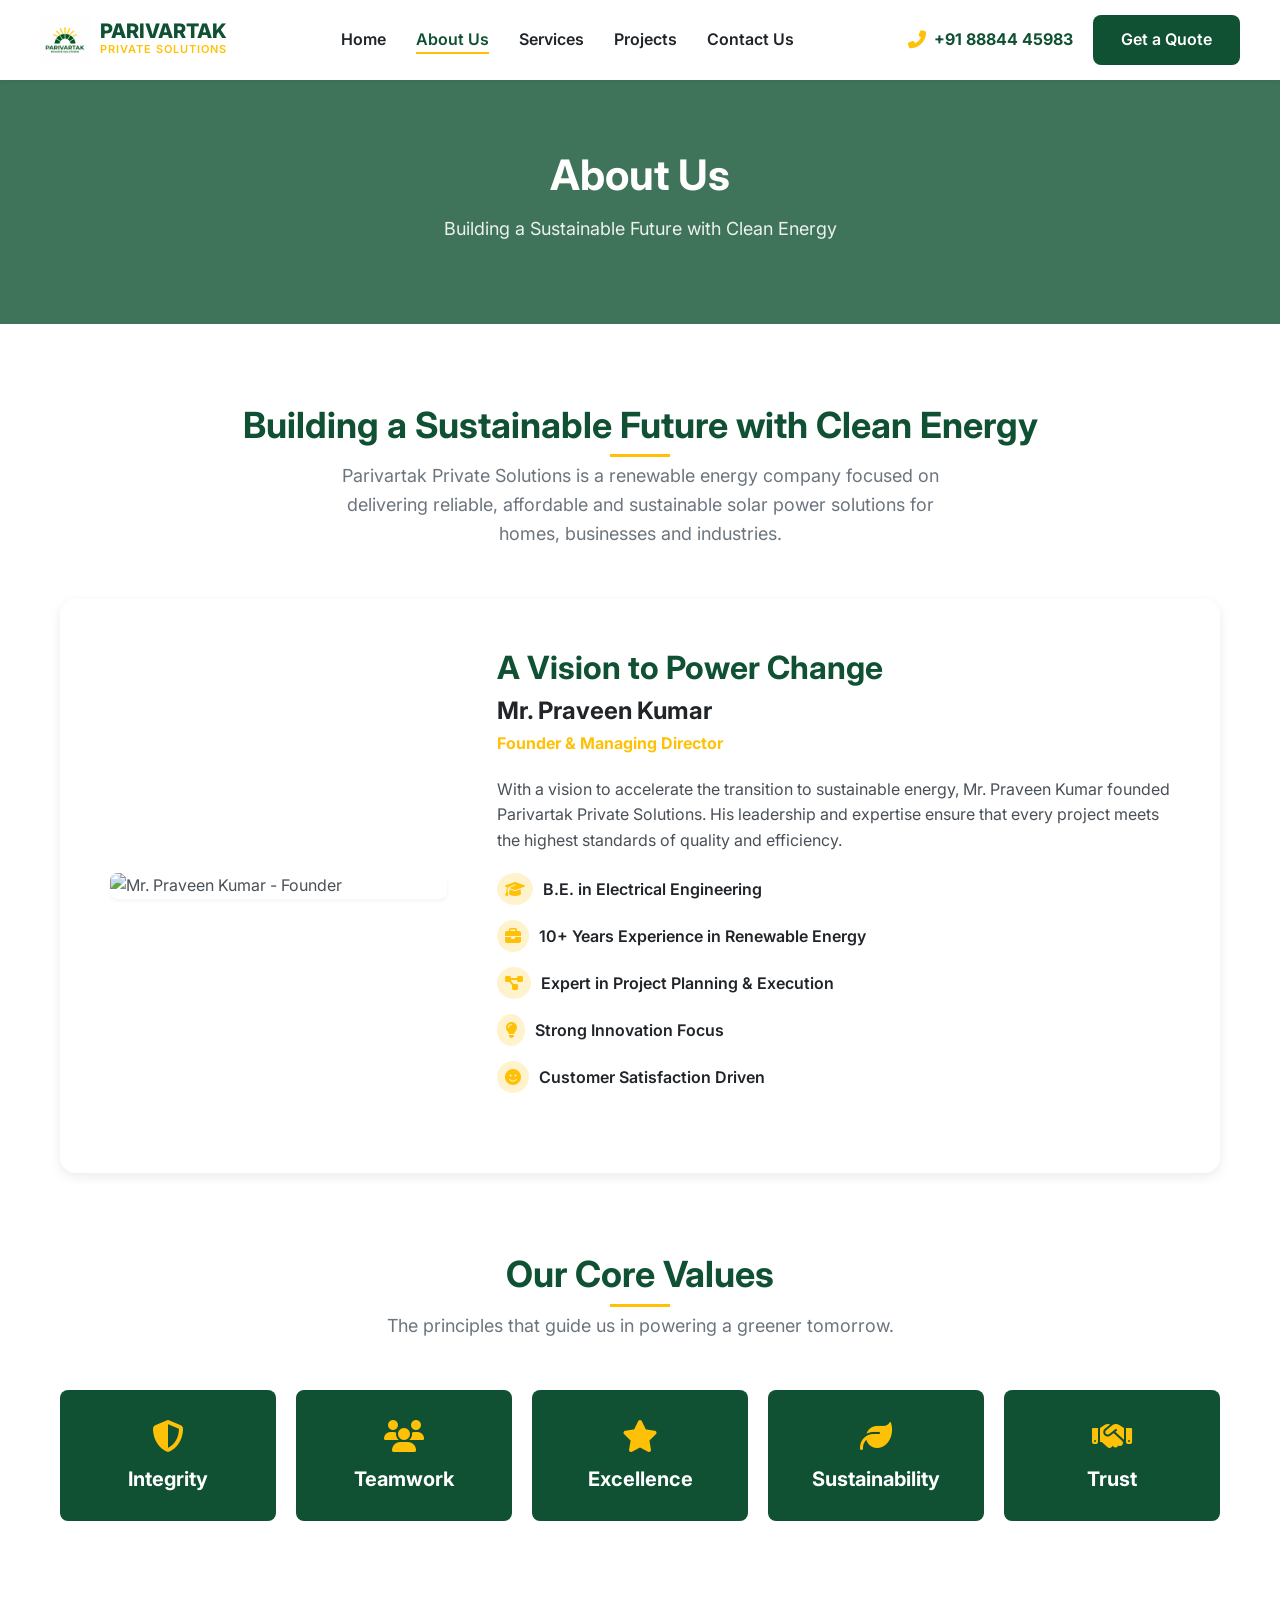
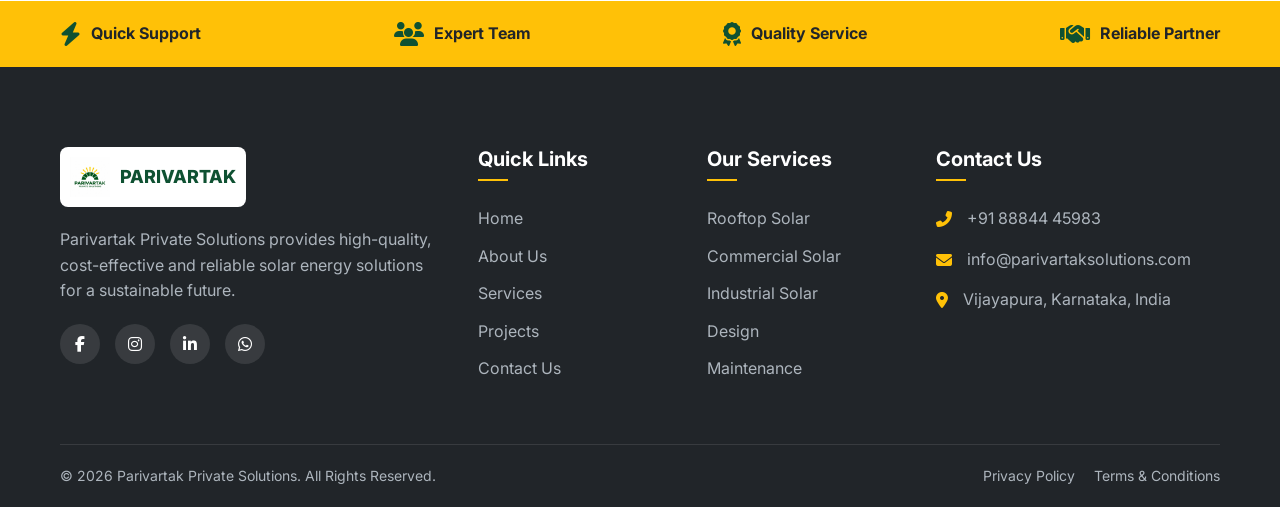
==== about.html @ 53b4e2ba "Initial commit of Parivartak website" ====
<!DOCTYPE html>
<html lang="en">
<head>
    <meta charset="UTF-8">
    <meta name="viewport" content="width=device-width, initial-scale=1.0">
    <title>About Us | Parivartak Private Solutions</title>
    <meta name="description" content="Learn about Parivartak Private Solutions, our founder Mr. Praveen Kumar, our mission, and our values in delivering sustainable solar energy solutions.">
    <link rel="stylesheet" href="style.css">
    <link rel="stylesheet" href="https://cdnjs.cloudflare.com/ajax/libs/font-awesome/6.4.0/css/all.min.css">
</head>
<body>
    <!-- Header -->
    <header>
        <div class="container navbar">
            <a href="index.html" class="logo">
                <img src="assets/logo.png" alt="Parivartak Private Solutions Logo">
                <div class="logo-text">
                    <span class="title">PARIVARTAK</span>
                    <span class="subtitle">PRIVATE SOLUTIONS</span>
                </div>
            </a>
            <div class="mobile-menu-btn">
                <i class="fas fa-bars"></i>
            </div>
            <ul class="nav-links">
                <li><a href="index.html">Home</a></li>
                <li><a href="about.html">About Us</a></li>
                <li><a href="services.html">Services</a></li>
                <li><a href="projects.html">Projects</a></li>
                <li><a href="contact.html">Contact Us</a></li>
            </ul>
            <div class="header-actions">
                <a href="tel:+918884445983" class="phone-btn">
                    <i class="fas fa-phone-alt"></i> +91 88844 45983
                </a>
                <a href="contact.html" class="btn btn-primary">Get a Quote</a>
            </div>
        </div>
    </header>

    <!-- Page Banner -->
    <div class="page-banner">
        <div class="container">
            <h1>About Us</h1>
            <p>Building a Sustainable Future with Clean Energy</p>
        </div>
    </div>

    <!-- About Content -->
    <section class="section">
        <div class="container">
            <div class="section-title">
                <h2>Building a Sustainable Future with Clean Energy</h2>
                <p>Parivartak Private Solutions is a renewable energy company focused on delivering reliable, affordable and sustainable solar power solutions for homes, businesses and industries.</p>
            </div>
            
            <div class="founder-section">
                <div class="founder-img">
                    <img src="https://images.unsplash.com/photo-1560250097-0b93528c311a?q=80&w=1974&auto=format&fit=crop" alt="Mr. Praveen Kumar - Founder">
                </div>
                <div class="founder-info">
                    <h2 style="font-size: 32px; color: var(--color-primary); margin-bottom: 10px;">A Vision to Power Change</h2>
                    <h3 style="font-size: 24px; margin-bottom: 5px;">Mr. Praveen Kumar</h3>
                    <p style="color: var(--color-secondary); font-weight: 700; margin-bottom: 20px;">Founder & Managing Director</p>
                    <p style="margin-bottom: 20px;">With a vision to accelerate the transition to sustainable energy, Mr. Praveen Kumar founded Parivartak Private Solutions. His leadership and expertise ensure that every project meets the highest standards of quality and efficiency.</p>
                    <ul class="features-list" style="grid-template-columns: 1fr;">
                        <li><i class="fas fa-graduation-cap"></i> B.E. in Electrical Engineering</li>
                        <li><i class="fas fa-briefcase"></i> 10+ Years Experience in Renewable Energy</li>
                        <li><i class="fas fa-project-diagram"></i> Expert in Project Planning & Execution</li>
                        <li><i class="fas fa-lightbulb"></i> Strong Innovation Focus</li>
                        <li><i class="fas fa-smile"></i> Customer Satisfaction Driven</li>
                    </ul>
                </div>
            </div>

            <div class="section-title" style="margin-top: 80px;">
                <h2>Our Core Values</h2>
                <p>The principles that guide us in powering a greener tomorrow.</p>
            </div>
            <div class="values-grid">
                <div class="value-card">
                    <i class="fas fa-shield-alt"></i>
                    <h3>Integrity</h3>
                </div>
                <div class="value-card">
                    <i class="fas fa-users"></i>
                    <h3>Teamwork</h3>
                </div>
                <div class="value-card">
                    <i class="fas fa-star"></i>
                    <h3>Excellence</h3>
                </div>
                <div class="value-card">
                    <i class="fas fa-leaf"></i>
                    <h3>Sustainability</h3>
                </div>
                <div class="value-card">
                    <i class="fas fa-handshake"></i>
                    <h3>Trust</h3>
                </div>
            </div>
        </div>
    </section>

    <!-- Support Strip -->
    <div class="support-strip">
        <div class="container">
            <div class="support-item"><i class="fas fa-bolt"></i> Quick Support</div>
            <div class="support-item"><i class="fas fa-users"></i> Expert Team</div>
            <div class="support-item"><i class="fas fa-award"></i> Quality Service</div>
            <div class="support-item"><i class="fas fa-handshake"></i> Reliable Partner</div>
        </div>
    </div>

    <!-- Footer -->
    <footer>
        <div class="container">
            <div class="footer-top">
                <div class="footer-about">
                    <a href="index.html" class="footer-logo">
                        <img src="assets/logo.png" alt="Parivartak Logo">
                        <span style="color: var(--color-primary); font-weight: 800; font-size: 18px;">PARIVARTAK</span>
                    </a>
                    <p>Parivartak Private Solutions provides high-quality, cost-effective and reliable solar energy solutions for a sustainable future.</p>
                    <div class="social-links">
                        <a href="#"><i class="fab fa-facebook-f"></i></a>
                        <a href="#"><i class="fab fa-instagram"></i></a>
                        <a href="#"><i class="fab fa-linkedin-in"></i></a>
                        <a href="https://wa.me/918884445983" target="_blank"><i class="fab fa-whatsapp"></i></a>
                    </div>
                </div>
                
                <div class="footer-widget">
                    <h3>Quick Links</h3>
                    <ul class="footer-links">
                        <li><a href="index.html">Home</a></li>
                        <li><a href="about.html">About Us</a></li>
                        <li><a href="services.html">Services</a></li>
                        <li><a href="projects.html">Projects</a></li>
                        <li><a href="contact.html">Contact Us</a></li>
                    </ul>
                </div>
                
                <div class="footer-widget">
                    <h3>Our Services</h3>
                    <ul class="footer-links">
                        <li><a href="services.html">Rooftop Solar</a></li>
                        <li><a href="services.html">Commercial Solar</a></li>
                        <li><a href="services.html">Industrial Solar</a></li>
                        <li><a href="services.html">Design</a></li>
                        <li><a href="services.html">Maintenance</a></li>
                    </ul>
                </div>
                
                <div class="footer-widget">
                    <h3>Contact Us</h3>
                    <ul class="footer-contact">
                        <li>
                            <i class="fas fa-phone-alt"></i>
                            <span>+91 88844 45983</span>
                        </li>
                        <li>
                            <i class="fas fa-envelope"></i>
                            <span>info@parivartaksolutions.com</span>
                        </li>
                        <li>
                            <i class="fas fa-map-marker-alt"></i>
                            <span>Vijayapura, Karnataka, India</span>
                        </li>
                    </ul>
                </div>
            </div>
            
            <div class="footer-bottom">
                <p>&copy; 2026 Parivartak Private Solutions. All Rights Reserved.</p>
                <div>
                    <a href="#" style="margin-right: 15px;">Privacy Policy</a>
                    <a href="#">Terms & Conditions</a>
                </div>
            </div>
        </div>
    </footer>

    <script src="script.js"></script>
</body>
</html>
---- style.css ----
@import url('https://fonts.googleapis.com/css2?family=Inter:wght@300;400;500;600;700;800&display=swap');

:root {
  /* Color Palette */
  --color-primary: #0F5132; /* Dark Green */
  --color-primary-light: #198754;
  --color-secondary: #FFC107; /* Yellow */
  --color-secondary-hover: #E0A800;
  --color-white: #FFFFFF;
  --color-light-bg: #F8F9FA;
  --color-dark: #212529;
  --color-text: #495057;
  --color-text-light: #6C757D;
  --color-border: #E9ECEF;
  
  /* Typography */
  --font-main: 'Inter', sans-serif;
  
  /* Shadows & Radius */
  --shadow-sm: 0 2px 4px rgba(0,0,0,0.05);
  --shadow-md: 0 4px 12px rgba(0,0,0,0.08);
  --shadow-lg: 0 10px 25px rgba(0,0,0,0.1);
  --radius-sm: 4px;
  --radius-md: 8px;
  --radius-lg: 16px;
  
  /* Transitions */
  --transition: all 0.3s ease;
}

* {
  margin: 0;
  padding: 0;
  box-sizing: border-box;
}

body {
  font-family: var(--font-main);
  color: var(--color-text);
  background-color: var(--color-white);
  line-height: 1.6;
  overflow-x: hidden;
}

h1, h2, h3, h4, h5, h6 {
  color: var(--color-dark);
  font-weight: 700;
  line-height: 1.2;
}

a {
  text-decoration: none;
  color: inherit;
  transition: var(--transition);
}

ul {
  list-style: none;
}

img {
  max-width: 100%;
  height: auto;
  display: block;
}

/* Utilities */
.container {
  width: 100%;
  max-width: 1200px;
  margin: 0 auto;
  padding: 0 20px;
}

.section {
  padding: 80px 0;
}

.section-bg {
  background-color: var(--color-light-bg);
}

.section-title {
  text-align: center;
  margin-bottom: 50px;
}

.section-title h2 {
  font-size: 36px;
  color: var(--color-primary);
  margin-bottom: 15px;
  position: relative;
  display: inline-block;
}

.section-title h2::after {
  content: '';
  position: absolute;
  width: 60px;
  height: 3px;
  background-color: var(--color-secondary);
  bottom: -10px;
  left: 50%;
  transform: translateX(-50%);
}

.section-title p {
  color: var(--color-text-light);
  font-size: 18px;
  max-width: 600px;
  margin: 0 auto;
}

/* Buttons */
.btn {
  display: inline-block;
  padding: 12px 28px;
  border-radius: var(--radius-md);
  font-weight: 600;
  cursor: pointer;
  border: none;
  text-align: center;
  transition: var(--transition);
  font-size: 16px;
}

.btn-primary {
  background-color: var(--color-primary);
  color: var(--color-white);
}

.btn-primary:hover {
  background-color: var(--color-primary-light);
  transform: translateY(-2px);
  box-shadow: var(--shadow-md);
}

.btn-secondary {
  background-color: var(--color-secondary);
  color: var(--color-dark);
}

.btn-secondary:hover {
  background-color: var(--color-secondary-hover);
  transform: translateY(-2px);
  box-shadow: var(--shadow-md);
}

.btn-outline {
  background-color: transparent;
  border: 2px solid var(--color-primary);
  color: var(--color-primary);
}

.btn-outline:hover {
  background-color: var(--color-primary);
  color: var(--color-white);
}

/* Header & Navigation */
header {
  position: fixed;
  top: 0;
  left: 0;
  width: 100%;
  background-color: var(--color-white);
  box-shadow: var(--shadow-sm);
  z-index: 1000;
  transition: var(--transition);
}

header.scrolled {
  box-shadow: var(--shadow-md);
  padding: 5px 0;
}

.navbar {
  display: flex;
  justify-content: space-between;
  align-items: center;
  padding: 15px 0;
}

.logo {
  display: flex;
  align-items: center;
  gap: 10px;
}

.logo img {
  height: 50px;
}

.logo-text {
  display: flex;
  flex-direction: column;
}

.logo-text .title {
  font-weight: 800;
  font-size: 20px;
  color: var(--color-primary);
  line-height: 1;
}

.logo-text .subtitle {
  font-size: 11px;
  font-weight: 600;
  color: var(--color-secondary);
  letter-spacing: 1px;
}

.nav-links {
  display: flex;
  gap: 30px;
}

.nav-links li a {
  font-weight: 600;
  color: var(--color-dark);
  font-size: 16px;
  position: relative;
}

.nav-links li a:hover,
.nav-links li a.active {
  color: var(--color-primary);
}

.nav-links li a::after {
  content: '';
  position: absolute;
  width: 0;
  height: 2px;
  background-color: var(--color-secondary);
  bottom: -5px;
  left: 0;
  transition: var(--transition);
}

.nav-links li a:hover::after,
.nav-links li a.active::after {
  width: 100%;
}

.header-actions {
  display: flex;
  align-items: center;
  gap: 20px;
}

.phone-btn {
  display: flex;
  align-items: center;
  gap: 8px;
  font-weight: 700;
  color: var(--color-primary);
}

.phone-btn i {
  color: var(--color-secondary);
  font-size: 18px;
}

.mobile-menu-btn {
  display: none;
  font-size: 24px;
  color: var(--color-dark);
  cursor: pointer;
}

/* Page Banner */
.page-banner {
  background: linear-gradient(rgba(15, 81, 50, 0.8), rgba(15, 81, 50, 0.8)), url('https://images.unsplash.com/photo-1509391366360-2e959784a276?q=80&w=2072&auto=format&fit=crop') center/cover;
  padding: 150px 0 80px;
  text-align: center;
  color: var(--color-white);
}

.page-banner h1 {
  font-size: 42px;
  color: var(--color-white);
  margin-bottom: 15px;
}

.page-banner p {
  font-size: 18px;
  max-width: 600px;
  margin: 0 auto;
  color: rgba(255, 255, 255, 0.9);
}

/* Support Strip */
.support-strip {
  background-color: var(--color-secondary);
  padding: 20px 0;
}

.support-strip .container {
  display: flex;
  justify-content: space-between;
  flex-wrap: wrap;
  gap: 20px;
}

.support-item {
  display: flex;
  align-items: center;
  gap: 10px;
  font-weight: 700;
  color: var(--color-dark);
}

.support-item i {
  font-size: 24px;
  color: var(--color-primary);
}

/* Hero Section */
.hero {
  height: 100vh;
  min-height: 600px;
  background: linear-gradient(rgba(0,0,0,0.6), rgba(0,0,0,0.6)), url('https://images.unsplash.com/photo-1508514177221-188b1cf16e9d?q=80&w=2072&auto=format&fit=crop') center/cover;
  display: flex;
  align-items: center;
  position: relative;
  margin-top: 80px; /* offset header */
}

.hero-content {
  max-width: 700px;
  color: var(--color-white);
}

.hero h1 {
  font-size: 56px;
  color: var(--color-white);
  margin-bottom: 20px;
  animation: fadeInUp 1s ease;
}

.hero h1 span {
  color: var(--color-secondary);
}

.hero p {
  font-size: 20px;
  margin-bottom: 40px;
  animation: fadeInUp 1s ease 0.2s;
  animation-fill-mode: both;
}

.hero-btns {
  display: flex;
  gap: 20px;
  animation: fadeInUp 1s ease 0.4s;
  animation-fill-mode: both;
}

/* About Preview Section */
.about-preview .container {
  display: grid;
  grid-template-columns: 1fr 1fr;
  gap: 60px;
  align-items: center;
}

.about-img {
  position: relative;
  border-radius: var(--radius-lg);
  overflow: hidden;
  box-shadow: var(--shadow-lg);
}

.about-img img {
  width: 100%;
  transition: transform 0.5s ease;
}

.about-img:hover img {
  transform: scale(1.05);
}

.about-text h2 {
  font-size: 36px;
  color: var(--color-primary);
  margin-bottom: 20px;
}

.about-text p {
  margin-bottom: 25px;
  font-size: 16px;
}

.features-list {
  display: grid;
  grid-template-columns: 1fr 1fr;
  gap: 15px;
  margin-bottom: 30px;
}

.features-list li {
  display: flex;
  align-items: center;
  gap: 10px;
  font-weight: 600;
  color: var(--color-dark);
}

.features-list li i {
  color: var(--color-secondary);
  background-color: rgba(255, 193, 7, 0.2);
  padding: 8px;
  border-radius: 50%;
}

/* Services Grid */
.services-grid {
  display: grid;
  grid-template-columns: repeat(auto-fit, minmax(300px, 1fr));
  gap: 30px;
}

.service-card {
  background: var(--color-white);
  padding: 40px 30px;
  border-radius: var(--radius-lg);
  box-shadow: var(--shadow-md);
  text-align: center;
  transition: var(--transition);
  border-bottom: 4px solid transparent;
}

.service-card:hover {
  transform: translateY(-10px);
  box-shadow: var(--shadow-lg);
  border-bottom-color: var(--color-secondary);
}

.service-icon {
  width: 80px;
  height: 80px;
  background-color: var(--color-light-bg);
  border-radius: 50%;
  display: flex;
  justify-content: center;
  align-items: center;
  margin: 0 auto 20px;
  font-size: 32px;
  color: var(--color-primary);
  transition: var(--transition);
}

.service-card:hover .service-icon {
  background-color: var(--color-primary);
  color: var(--color-white);
}

.service-card h3 {
  margin-bottom: 15px;
  font-size: 22px;
}

.service-card p {
  color: var(--color-text-light);
  margin-bottom: 20px;
}

/* Stats Section */
.stats-section {
  background-color: var(--color-primary);
  color: var(--color-white);
  padding: 80px 0;
}

.stats-grid {
  display: grid;
  grid-template-columns: repeat(4, 1fr);
  gap: 30px;
  text-align: center;
}

.stat-item h3 {
  font-size: 48px;
  color: var(--color-secondary);
  margin-bottom: 10px;
}

.stat-item p {
  font-size: 18px;
  font-weight: 600;
  color: var(--color-white);
}

/* Projects Section */
.projects-grid {
  display: grid;
  grid-template-columns: repeat(auto-fit, minmax(350px, 1fr));
  gap: 30px;
}

.project-card {
  border-radius: var(--radius-md);
  overflow: hidden;
  box-shadow: var(--shadow-sm);
  transition: var(--transition);
  background: var(--color-white);
}

.project-card:hover {
  box-shadow: var(--shadow-lg);
  transform: translateY(-5px);
}

.project-img {
  height: 250px;
  overflow: hidden;
  position: relative;
}

.project-img img {
  width: 100%;
  height: 100%;
  object-fit: cover;
  transition: var(--transition);
}

.project-card:hover .project-img img {
  transform: scale(1.1);
}

.project-info {
  padding: 25px;
}

.project-info h3 {
  font-size: 20px;
  margin-bottom: 10px;
}

.project-info p {
  color: var(--color-text-light);
  margin-bottom: 15px;
}

.project-link {
  color: var(--color-primary);
  font-weight: 600;
  display: flex;
  align-items: center;
  gap: 5px;
}

.project-link:hover {
  color: var(--color-secondary);
}

/* Contact Preview */
.contact-preview {
  background-color: var(--color-light-bg);
}

.contact-wrapper {
  display: grid;
  grid-template-columns: 1fr 1fr;
  background: var(--color-white);
  border-radius: var(--radius-lg);
  overflow: hidden;
  box-shadow: var(--shadow-lg);
}

.contact-info {
  background-color: var(--color-primary);
  color: var(--color-white);
  padding: 50px;
}

.contact-info h3 {
  color: var(--color-white);
  font-size: 28px;
  margin-bottom: 20px;
}

.contact-info p {
  margin-bottom: 30px;
  color: rgba(255, 255, 255, 0.8);
}

.info-item {
  display: flex;
  align-items: flex-start;
  gap: 15px;
  margin-bottom: 25px;
}

.info-item i {
  font-size: 24px;
  color: var(--color-secondary);
}

.info-item h4 {
  color: var(--color-white);
  font-size: 18px;
  margin-bottom: 5px;
}

.contact-form {
  padding: 50px;
}

.form-group {
  margin-bottom: 20px;
}

.form-control {
  width: 100%;
  padding: 12px 15px;
  border: 1px solid var(--color-border);
  border-radius: var(--radius-sm);
  font-family: var(--font-main);
  font-size: 16px;
  transition: var(--transition);
}

.form-control:focus {
  outline: none;
  border-color: var(--color-primary);
  box-shadow: 0 0 0 3px rgba(15, 81, 50, 0.1);
}

textarea.form-control {
  height: 120px;
  resize: vertical;
}

/* Process Section */
.process-grid {
  display: grid;
  grid-template-columns: repeat(auto-fit, minmax(250px, 1fr));
  gap: 30px;
}

.process-card {
  text-align: center;
  padding: 30px;
  position: relative;
}

.process-step {
  width: 60px;
  height: 60px;
  background-color: var(--color-secondary);
  color: var(--color-dark);
  font-size: 24px;
  font-weight: 700;
  border-radius: 50%;
  display: flex;
  justify-content: center;
  align-items: center;
  margin: 0 auto 20px;
  box-shadow: var(--shadow-md);
}

.process-card h3 {
  margin-bottom: 15px;
}

/* About Page - Founder */
.founder-section {
  display: grid;
  grid-template-columns: 1fr 2fr;
  gap: 50px;
  align-items: center;
  background: var(--color-white);
  padding: 50px;
  border-radius: var(--radius-lg);
  box-shadow: var(--shadow-md);
  margin-top: 40px;
}

.founder-img img {
  border-radius: var(--radius-md);
  box-shadow: var(--shadow-sm);
}

.values-grid {
  display: grid;
  grid-template-columns: repeat(auto-fit, minmax(200px, 1fr));
  gap: 20px;
  margin-top: 40px;
}

.value-card {
  background: var(--color-primary);
  color: var(--color-white);
  padding: 30px 20px;
  text-align: center;
  border-radius: var(--radius-md);
  transition: var(--transition);
}

.value-card:hover {
  transform: translateY(-5px);
  background: var(--color-primary-light);
}

.value-card i {
  font-size: 32px;
  color: var(--color-secondary);
  margin-bottom: 15px;
}

.value-card h3 {
  color: var(--color-white);
  font-size: 20px;
}

/* CTA Section */
.cta-section {
  background-color: var(--color-primary);
  padding: 60px 0;
  text-align: center;
  color: var(--color-white);
}

.cta-section h2 {
  color: var(--color-white);
  font-size: 36px;
  margin-bottom: 20px;
}

.cta-btns {
  display: flex;
  justify-content: center;
  gap: 20px;
  margin-top: 30px;
}

.btn-whatsapp {
  background-color: #25D366;
  color: var(--color-white);
}

.btn-whatsapp:hover {
  background-color: #128C7E;
  color: var(--color-white);
}

/* Maps */
.map-container {
  margin-top: 40px;
  border-radius: var(--radius-lg);
  overflow: hidden;
  height: 400px;
  box-shadow: var(--shadow-md);
}

.map-container iframe {
  width: 100%;
  height: 100%;
  border: none;
}

/* Footer */
footer {
  background-color: var(--color-dark);
  color: var(--color-white);
  padding: 80px 0 20px;
}

.footer-top {
  display: grid;
  grid-template-columns: 2fr 1fr 1fr 1.5fr;
  gap: 40px;
  margin-bottom: 50px;
}

.footer-logo {
  display: flex;
  align-items: center;
  gap: 10px;
  margin-bottom: 20px;
  background: var(--color-white);
  padding: 10px;
  border-radius: var(--radius-md);
  display: inline-flex;
}

.footer-logo img {
  height: 40px;
}

.footer-about p {
  color: #adb5bd;
  margin-bottom: 20px;
}

.social-links {
  display: flex;
  gap: 15px;
}

.social-links a {
  width: 40px;
  height: 40px;
  background-color: rgba(255,255,255,0.1);
  display: flex;
  justify-content: center;
  align-items: center;
  border-radius: 50%;
  color: var(--color-white);
  transition: var(--transition);
}

.social-links a:hover {
  background-color: var(--color-secondary);
  color: var(--color-dark);
  transform: translateY(-3px);
}

.footer-widget h3 {
  color: var(--color-white);
  font-size: 20px;
  margin-bottom: 25px;
  position: relative;
  padding-bottom: 10px;
}

.footer-widget h3::after {
  content: '';
  position: absolute;
  width: 30px;
  height: 2px;
  background-color: var(--color-secondary);
  bottom: 0;
  left: 0;
}

.footer-links li {
  margin-bottom: 12px;
}

.footer-links a {
  color: #adb5bd;
}

.footer-links a:hover {
  color: var(--color-secondary);
  padding-left: 5px;
}

.footer-contact li {
  display: flex;
  align-items: flex-start;
  gap: 15px;
  margin-bottom: 15px;
  color: #adb5bd;
}

.footer-contact i {
  color: var(--color-secondary);
  margin-top: 5px;
}

.footer-bottom {
  border-top: 1px solid rgba(255,255,255,0.1);
  padding-top: 20px;
  display: flex;
  justify-content: space-between;
  align-items: center;
  color: #adb5bd;
  font-size: 14px;
}

/* Animations */
@keyframes fadeInUp {
  from {
    opacity: 0;
    transform: translateY(30px);
  }
  to {
    opacity: 1;
    transform: translateY(0);
  }
}

/* Responsive Design */
@media (max-width: 992px) {
  .nav-links {
    display: none;
    position: absolute;
    top: 100%;
    left: 0;
    width: 100%;
    background: var(--color-white);
    flex-direction: column;
    padding: 20px;
    box-shadow: var(--shadow-md);
    gap: 15px;
  }
  
  .nav-links.active {
    display: flex;
  }
  
  .mobile-menu-btn {
    display: block;
  }
  
  .header-actions {
    display: none;
  }
  
  .about-preview .container {
    grid-template-columns: 1fr;
  }
  
  .contact-wrapper {
    grid-template-columns: 1fr;
  }
  
  .footer-top {
    grid-template-columns: 1fr 1fr;
  }
}

@media (max-width: 768px) {
  .hero h1 {
    font-size: 40px;
  }
  
  .stats-grid {
    grid-template-columns: 1fr 1fr;
  }
  
  .footer-top {
    grid-template-columns: 1fr;
  }
  
  .founder-section {
    grid-template-columns: 1fr;
  }
}

@media (max-width: 576px) {
  .hero h1 {
    font-size: 32px;
  }
  
  .stats-grid {
    grid-template-columns: 1fr;
  }
  
  .hero-btns {
    flex-direction: column;
  }
  
  .features-list {
    grid-template-columns: 1fr;
  }
  
  .footer-bottom {
    flex-direction: column;
    text-align: center;
    gap: 10px;
  }
}
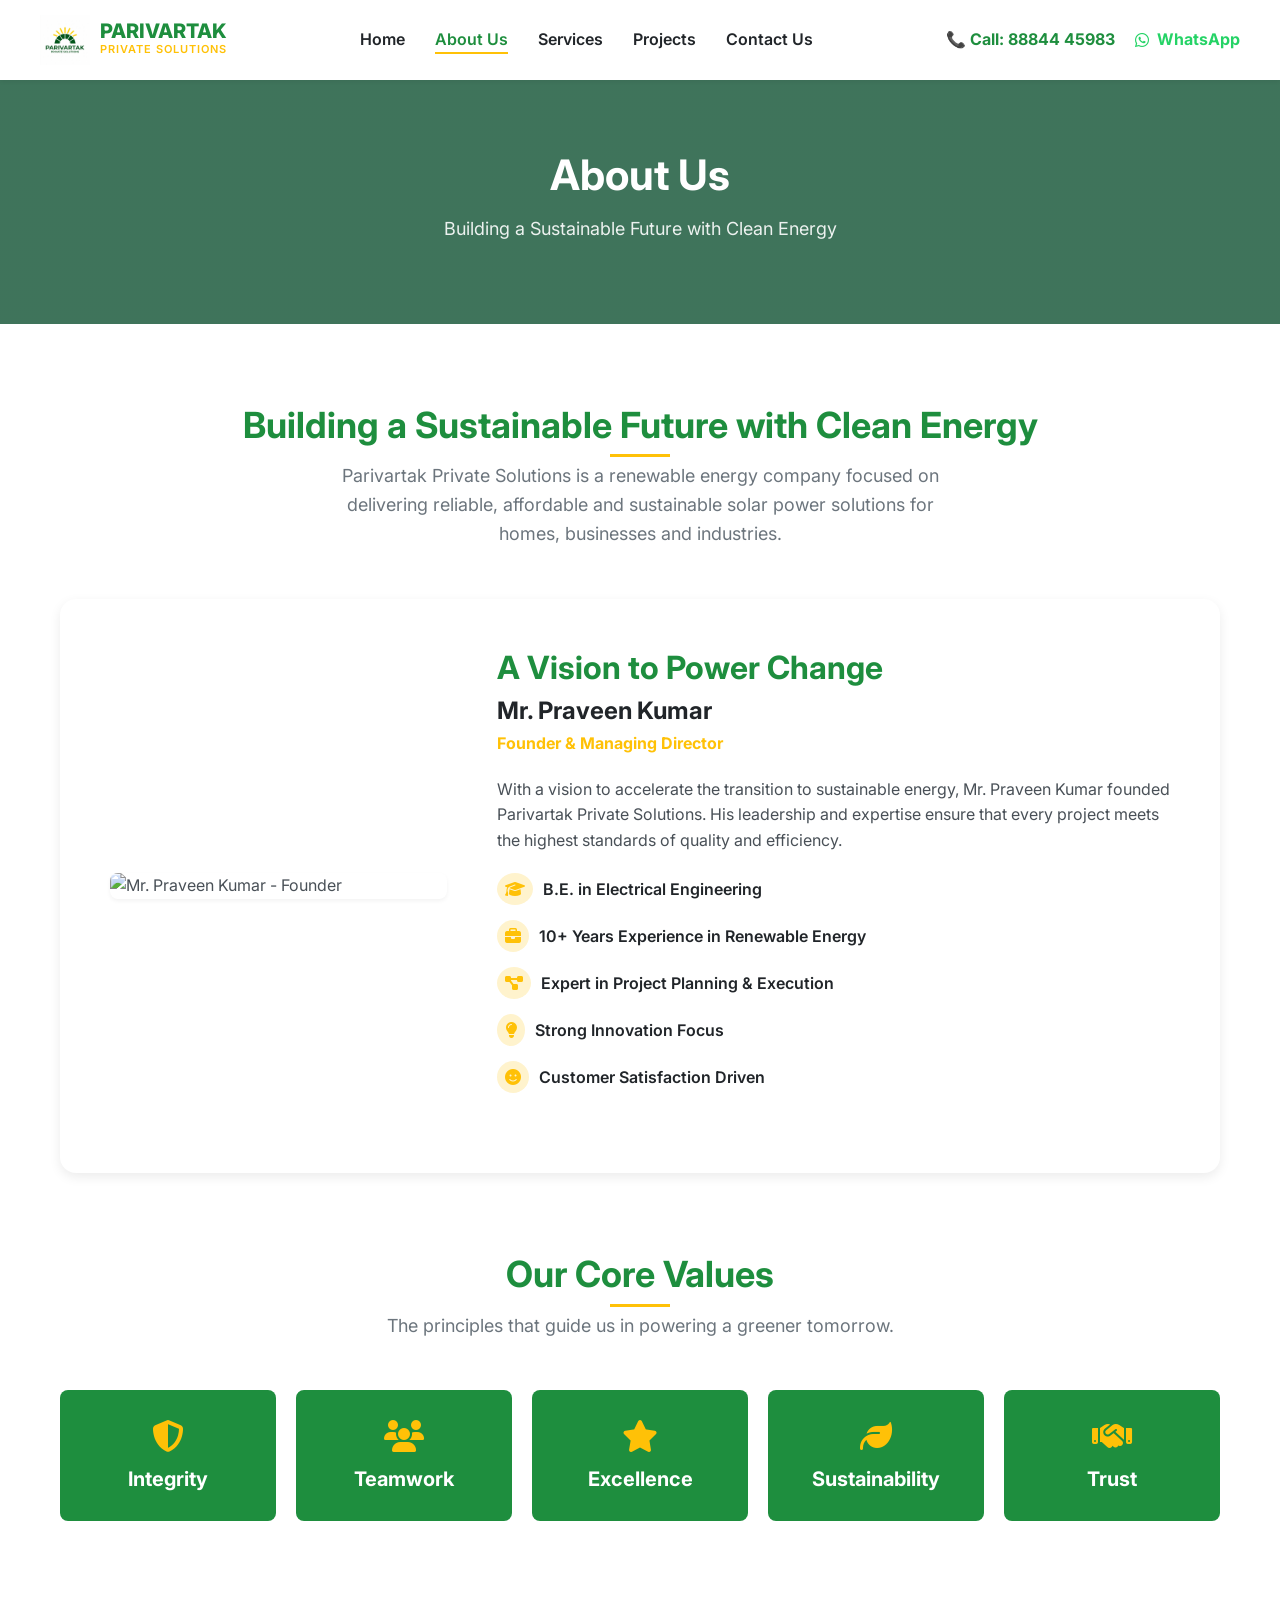
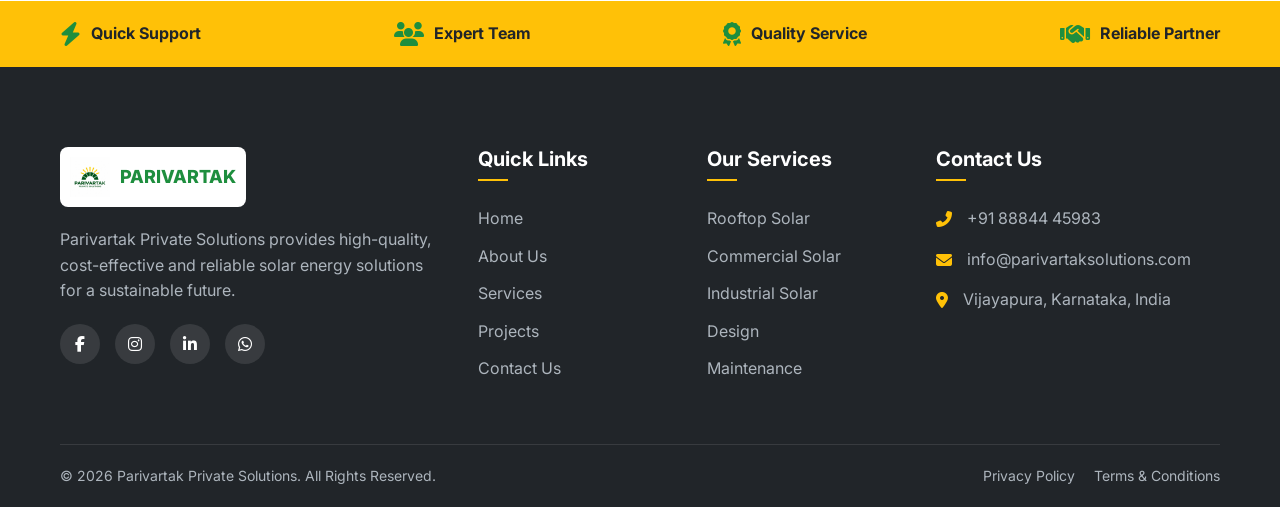
==== commit 2e34aebf: "UI Updates: Mobile responsiveness, layouts, and navbar call button" ====
--- a/about.html
+++ b/about.html
@@ -19,8 +19,13 @@
                     <span class="subtitle">PRIVATE SOLUTIONS</span>
                 </div>
             </a>
-            <div class="mobile-menu-btn">
-                <i class="fas fa-bars"></i>
+            <div class="mobile-controls">
+                <a href="tel:8884445983" class="mobile-nav-call">
+                    <i class="fas fa-phone-alt"></i>
+                </a>
+                <div class="mobile-menu-btn">
+                    <i class="fas fa-bars"></i>
+                </div>
             </div>
             <ul class="nav-links">
                 <li><a href="index.html">Home</a></li>
@@ -30,10 +35,12 @@
                 <li><a href="contact.html">Contact Us</a></li>
             </ul>
             <div class="header-actions">
-                <a href="tel:+918884445983" class="phone-btn">
-                    <i class="fas fa-phone-alt"></i> +91 88844 45983
+                <a href="tel:8884445983" class="phone-btn">
+                    📞 Call: 88844 45983
                 </a>
-                <a href="contact.html" class="btn btn-primary">Get a Quote</a>
+                <a href="https://wa.me/918884445983" class="whatsapp-btn" target="_blank">
+                    <i class="fab fa-whatsapp"></i> WhatsApp
+                </a>
             </div>
         </div>
     </header>
--- a/style.css
+++ b/style.css
@@ -2,8 +2,8 @@
 
 :root {
   /* Color Palette */
-  --color-primary: #0F5132; /* Dark Green */
-  --color-primary-light: #198754;
+  --color-primary: #1e8e3e; /* Green */
+  --color-primary-light: #146c2e;
   --color-secondary: #FFC107; /* Yellow */
   --color-secondary-hover: #E0A800;
   --color-white: #FFFFFF;
@@ -255,6 +255,19 @@
   gap: 8px;
   font-weight: 700;
   color: var(--color-primary);
+  font-size: 16px;
+}
+
+.whatsapp-btn {
+  display: flex;
+  align-items: center;
+  gap: 8px;
+  font-weight: 700;
+  color: #25D366;
+  font-size: 16px;
+}
+.whatsapp-btn:hover {
+  color: #128C7E;
 }
 
 .phone-btn i {
@@ -262,8 +275,31 @@
   font-size: 18px;
 }
 
+.mobile-controls {
+  display: none;
+  align-items: center;
+  gap: 15px;
+}
+
+.mobile-nav-call {
+  background-color: var(--color-primary);
+  color: var(--color-white);
+  width: 36px;
+  height: 36px;
+  border-radius: 50%;
+  display: flex;
+  justify-content: center;
+  align-items: center;
+  font-size: 16px;
+  box-shadow: var(--shadow-sm);
+}
+
+.mobile-nav-call:hover {
+  background-color: var(--color-primary-light);
+  color: var(--color-white);
+}
+
 .mobile-menu-btn {
-  display: none;
   font-size: 24px;
   color: var(--color-dark);
   cursor: pointer;
@@ -417,7 +453,7 @@
 /* Services Grid */
 .services-grid {
   display: grid;
-  grid-template-columns: repeat(auto-fit, minmax(300px, 1fr));
+  grid-template-columns: repeat(3, 1fr);
   gap: 30px;
 }
 
@@ -495,7 +531,7 @@
 /* Projects Section */
 .projects-grid {
   display: grid;
-  grid-template-columns: repeat(auto-fit, minmax(350px, 1fr));
+  grid-template-columns: repeat(3, 1fr);
   gap: 30px;
 }
 
@@ -903,8 +939,8 @@
     display: flex;
   }
   
-  .mobile-menu-btn {
-    display: block;
+  .mobile-controls {
+    display: flex;
   }
   
   .header-actions {
@@ -921,6 +957,10 @@
   
   .footer-top {
     grid-template-columns: 1fr 1fr;
+  }
+  
+  .services-grid, .projects-grid {
+    grid-template-columns: repeat(2, 1fr);
   }
 }
 
@@ -939,6 +979,23 @@
   
   .founder-section {
     grid-template-columns: 1fr;
+  }
+  
+  .services-grid, .projects-grid, .contact-wrapper, .features-list {
+    grid-template-columns: 1fr;
+  }
+  
+  img {
+    width: 100%;
+    height: auto;
+  }
+  
+  .section {
+    padding: 50px 0;
+  }
+  
+  * {
+    animation: none !important;
   }
 }
 
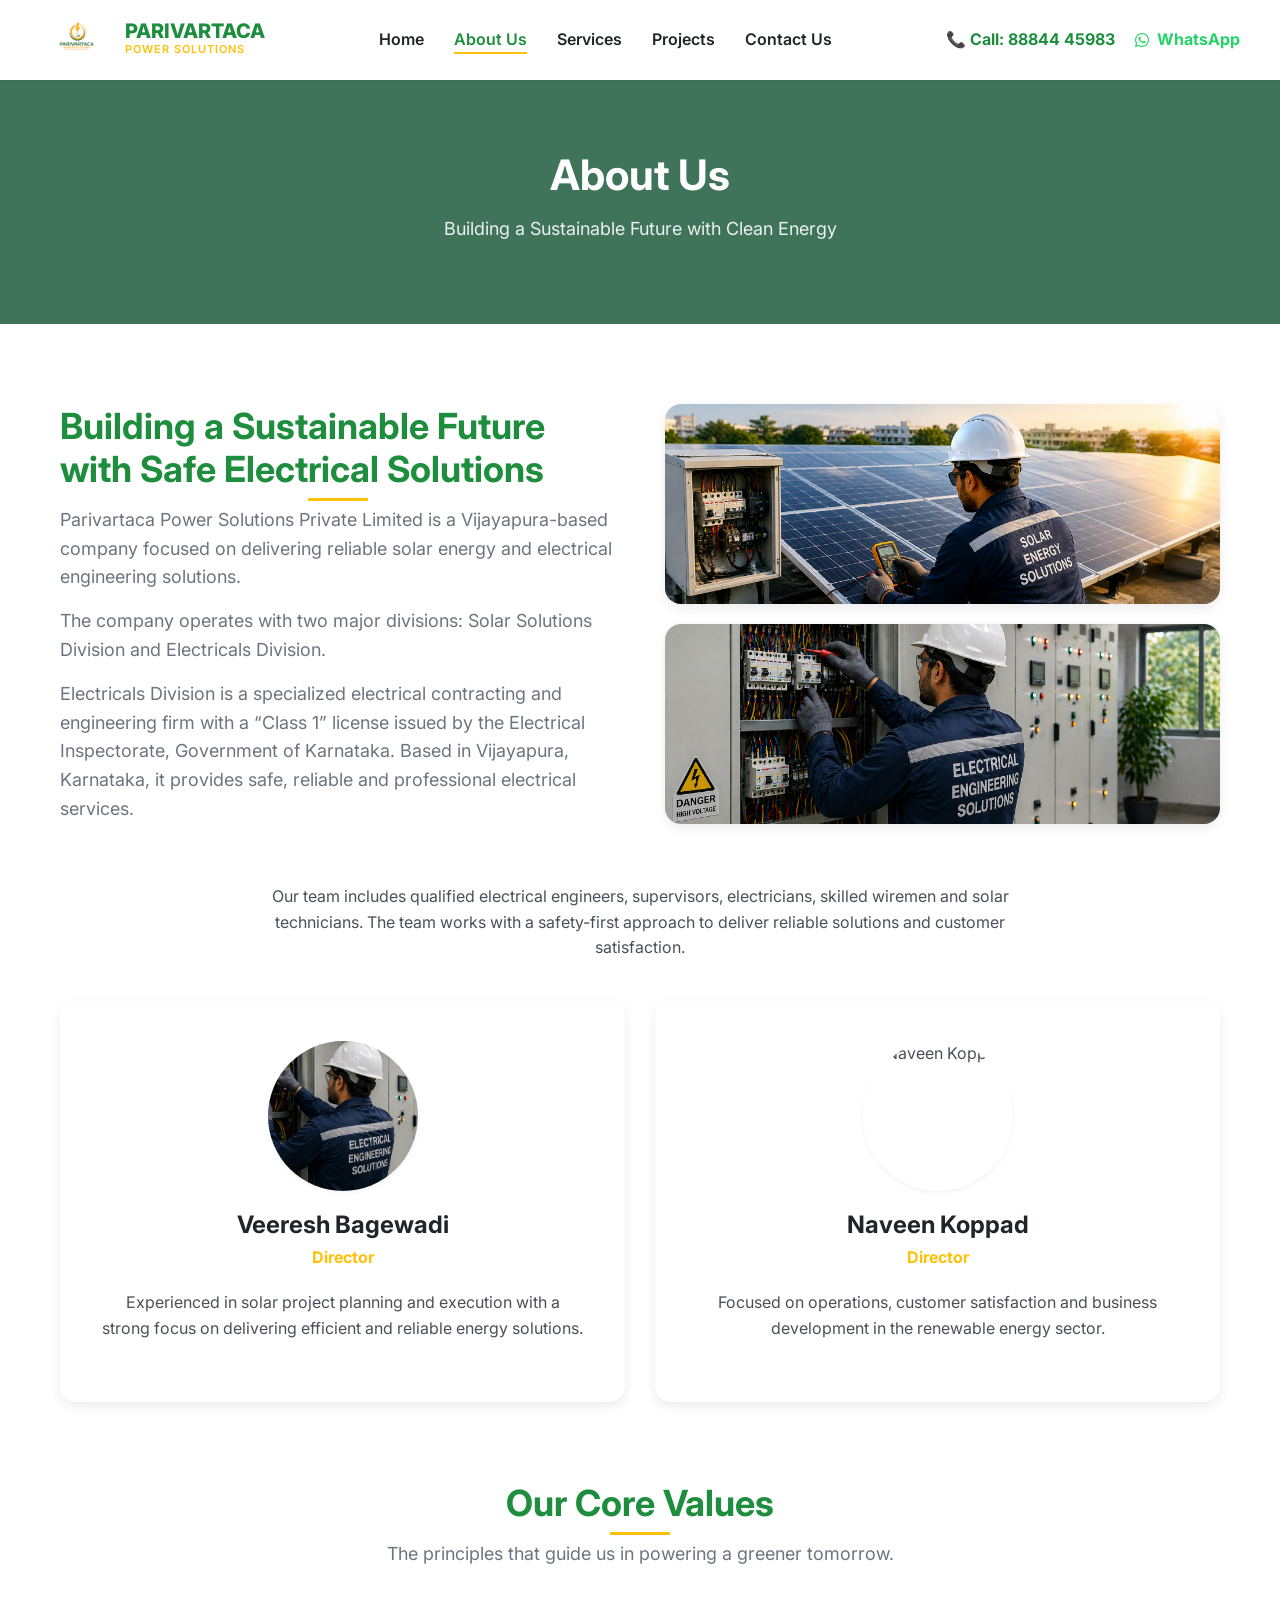
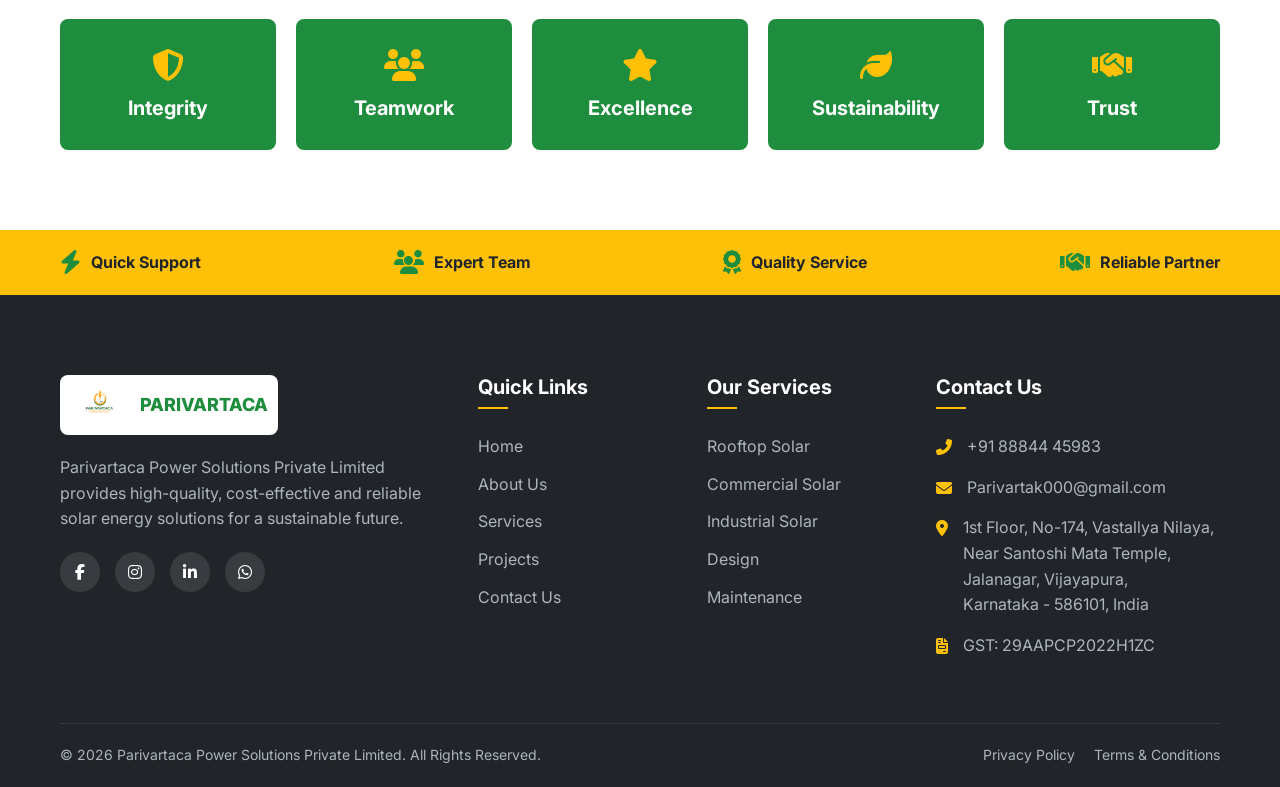
==== commit e5169ba2: "Update PARIVARTAK website content and assets" ====
--- a/about.html
+++ b/about.html
@@ -1,22 +1,25 @@
 <!DOCTYPE html>
 <html lang="en">
+
 <head>
     <meta charset="UTF-8">
     <meta name="viewport" content="width=device-width, initial-scale=1.0">
-    <title>About Us | Parivartak Private Solutions</title>
-    <meta name="description" content="Learn about Parivartak Private Solutions, our founder Mr. Praveen Kumar, our mission, and our values in delivering sustainable solar energy solutions.">
+    <title>About Us | Parivartaca Power Solutions Private Limited</title>
+    <meta name="description"
+        content="Learn about Parivartaca Power Solutions Private Limited, our founder Mr. Praveen Kumar, our mission, and our values in delivering sustainable solar energy solutions.">
     <link rel="stylesheet" href="style.css">
     <link rel="stylesheet" href="https://cdnjs.cloudflare.com/ajax/libs/font-awesome/6.4.0/css/all.min.css">
 </head>
+
 <body>
     <!-- Header -->
     <header>
         <div class="container navbar">
             <a href="index.html" class="logo">
-                <img src="assets/logo.png" alt="Parivartak Private Solutions Logo">
+                <img src="assets/logo.png" alt="Parivartaca Power Solutions Private Limited Logo">
                 <div class="logo-text">
-                    <span class="title">PARIVARTAK</span>
-                    <span class="subtitle">PRIVATE SOLUTIONS</span>
+                    <span class="title">PARIVARTACA</span>
+                    <span class="subtitle">POWER SOLUTIONS</span>
                 </div>
             </a>
             <div class="mobile-controls">
@@ -56,27 +59,53 @@
     <!-- About Content -->
     <section class="section">
         <div class="container">
-            <div class="section-title">
-                <h2>Building a Sustainable Future with Clean Energy</h2>
-                <p>Parivartak Private Solutions is a renewable energy company focused on delivering reliable, affordable and sustainable solar power solutions for homes, businesses and industries.</p>
-            </div>
-            
-            <div class="founder-section">
-                <div class="founder-img">
-                    <img src="https://images.unsplash.com/photo-1560250097-0b93528c311a?q=80&w=1974&auto=format&fit=crop" alt="Mr. Praveen Kumar - Founder">
-                </div>
-                <div class="founder-info">
-                    <h2 style="font-size: 32px; color: var(--color-primary); margin-bottom: 10px;">A Vision to Power Change</h2>
-                    <h3 style="font-size: 24px; margin-bottom: 5px;">Mr. Praveen Kumar</h3>
-                    <p style="color: var(--color-secondary); font-weight: 700; margin-bottom: 20px;">Founder & Managing Director</p>
-                    <p style="margin-bottom: 20px;">With a vision to accelerate the transition to sustainable energy, Mr. Praveen Kumar founded Parivartak Private Solutions. His leadership and expertise ensure that every project meets the highest standards of quality and efficiency.</p>
-                    <ul class="features-list" style="grid-template-columns: 1fr;">
-                        <li><i class="fas fa-graduation-cap"></i> B.E. in Electrical Engineering</li>
-                        <li><i class="fas fa-briefcase"></i> 10+ Years Experience in Renewable Energy</li>
-                        <li><i class="fas fa-project-diagram"></i> Expert in Project Planning & Execution</li>
-                        <li><i class="fas fa-lightbulb"></i> Strong Innovation Focus</li>
-                        <li><i class="fas fa-smile"></i> Customer Satisfaction Driven</li>
-                    </ul>
+            <div class="about-split">
+                <div class="about-split-text section-title" style="text-align: left; margin: 0; max-width: 100%;">
+                    <h2>Building a Sustainable Future with Safe Electrical Solutions</h2>
+                    <p>Parivartaca Power Solutions Private Limited is a Vijayapura-based company focused on delivering
+                        reliable solar energy and electrical engineering solutions.</p>
+                    <p style="margin-top: 15px;">The company operates with two major divisions: Solar Solutions Division
+                        and Electricals Division.</p>
+                    <p style="margin-top: 15px;">Electricals Division is a specialized electrical contracting and
+                        engineering firm with a “Class 1” license issued by the Electrical Inspectorate, Government of
+                        Karnataka. Based in Vijayapura, Karnataka, it provides safe, reliable and professional
+                        electrical services.</p>
+                </div>
+                <div class="about-split-images">
+                    <img src="assets\A2.png" alt="Solar Energy Panels">
+                    <img src="assets\A1.png" alt="Electrical Engineering works">
+                </div>
+            </div>
+
+            <div
+                style="text-align: center; margin-bottom: 40px; max-width: 800px; margin-left: auto; margin-right: auto;">
+                <p>Our team includes qualified electrical engineers, supervisors, electricians, skilled wiremen and
+                    solar technicians. The team works with a safety-first approach to deliver reliable solutions and
+                    customer satisfaction.</p>
+            </div>
+            <div class="team-grid">
+                <div class="team-card">
+                    <div class="team-img">
+                        <img src="assets\A1.png" alt="Veeresh Bagewadi">
+                    </div>
+                    <div class="founder-info">
+                        <h3 style="font-size: 24px; margin-bottom: 5px;">Veeresh Bagewadi</h3>
+                        <p style="color: var(--color-secondary); font-weight: 700; margin-bottom: 20px;">Director</p>
+                        <p style="margin-bottom: 20px;">Experienced in solar project planning and execution with a
+                            strong focus on delivering efficient and reliable energy solutions.</p>
+                    </div>
+                </div>
+                <div class="team-card">
+                    <div class="team-img">
+                        <img src="https://images.unsplash.com/photo-1519085360753-af0119f7cbe7?q=80&w=400&h=400&fit=crop"
+                            alt="Naveen Koppad">
+                    </div>
+                    <div class="founder-info">
+                        <h3 style="font-size: 24px; margin-bottom: 5px;">Naveen Koppad</h3>
+                        <p style="color: var(--color-secondary); font-weight: 700; margin-bottom: 20px;">Director</p>
+                        <p style="margin-bottom: 20px;">Focused on operations, customer satisfaction and business
+                            development in the renewable energy sector.</p>
+                    </div>
                 </div>
             </div>
 
@@ -126,9 +155,10 @@
                 <div class="footer-about">
                     <a href="index.html" class="footer-logo">
                         <img src="assets/logo.png" alt="Parivartak Logo">
-                        <span style="color: var(--color-primary); font-weight: 800; font-size: 18px;">PARIVARTAK</span>
+                        <span style="color: var(--color-primary); font-weight: 800; font-size: 18px;">PARIVARTACA</span>
                     </a>
-                    <p>Parivartak Private Solutions provides high-quality, cost-effective and reliable solar energy solutions for a sustainable future.</p>
+                    <p>Parivartaca Power Solutions Private Limited provides high-quality, cost-effective and reliable
+                        solar energy solutions for a sustainable future.</p>
                     <div class="social-links">
                         <a href="#"><i class="fab fa-facebook-f"></i></a>
                         <a href="#"><i class="fab fa-instagram"></i></a>
@@ -136,7 +166,7 @@
                         <a href="https://wa.me/918884445983" target="_blank"><i class="fab fa-whatsapp"></i></a>
                     </div>
                 </div>
-                
+
                 <div class="footer-widget">
                     <h3>Quick Links</h3>
                     <ul class="footer-links">
@@ -147,7 +177,7 @@
                         <li><a href="contact.html">Contact Us</a></li>
                     </ul>
                 </div>
-                
+
                 <div class="footer-widget">
                     <h3>Our Services</h3>
                     <ul class="footer-links">
@@ -158,7 +188,7 @@
                         <li><a href="services.html">Maintenance</a></li>
                     </ul>
                 </div>
-                
+
                 <div class="footer-widget">
                     <h3>Contact Us</h3>
                     <ul class="footer-contact">
@@ -168,18 +198,23 @@
                         </li>
                         <li>
                             <i class="fas fa-envelope"></i>
-                            <span>info@parivartaksolutions.com</span>
+                            <span>Parivartak000@gmail.com</span>
                         </li>
                         <li>
                             <i class="fas fa-map-marker-alt"></i>
-                            <span>Vijayapura, Karnataka, India</span>
+                            <span>1st Floor, No-174, Vastallya Nilaya,<br>Near Santoshi Mata Temple,<br>Jalanagar,
+                                Vijayapura,<br>Karnataka - 586101, India</span>
+                        </li>
+                        <li>
+                            <i class="fas fa-file-invoice"></i>
+                            <span>GST: 29AAPCP2022H1ZC</span>
                         </li>
                     </ul>
                 </div>
             </div>
-            
+
             <div class="footer-bottom">
-                <p>&copy; 2026 Parivartak Private Solutions. All Rights Reserved.</p>
+                <p>&copy; 2026 Parivartaca Power Solutions Private Limited. All Rights Reserved.</p>
                 <div>
                     <a href="#" style="margin-right: 15px;">Privacy Policy</a>
                     <a href="#">Terms & Conditions</a>
@@ -190,4 +225,5 @@
 
     <script src="script.js"></script>
 </body>
-</html>
+
+</html>
--- a/style.css
+++ b/style.css
@@ -1022,3 +1022,93 @@
     gap: 10px;
   }
 }
+
+/* Team Layout */
+.team-grid {
+  display: grid;
+  grid-template-columns: repeat(auto-fit, minmax(300px, 1fr));
+  gap: 30px;
+  margin-top: 40px;
+}
+.team-card {
+  display: flex;
+  flex-direction: column;
+  text-align: center;
+  padding: 40px;
+  background: var(--color-white);
+  border-radius: var(--radius-lg);
+  box-shadow: var(--shadow-md);
+  transition: var(--transition);
+  margin-top: 0;
+}
+.team-card:hover {
+  transform: translateY(-10px);
+  box-shadow: var(--shadow-lg);
+}
+.team-img {
+  width: 150px;
+  height: 150px;
+  margin: 0 auto 20px;
+  border-radius: 50%;
+  overflow: hidden;
+  box-shadow: var(--shadow-sm);
+  transition: var(--transition);
+}
+.team-card:hover .team-img img {
+  transform: scale(1.1);
+}
+.team-img img {
+  width: 100%;
+  height: 100%;
+  object-fit: cover;
+  transition: var(--transition);
+}
+
+/* Services with Images */
+.service-img-container {
+  height: 200px;
+  overflow: hidden;
+  border-radius: var(--radius-lg) var(--radius-lg) 0 0;
+  margin: -40px -30px 25px -30px;
+  position: relative;
+}
+.service-img-container img {
+  width: 100%;
+  height: 100%;
+  object-fit: cover;
+  transition: var(--transition);
+}
+.service-card:hover .service-img-container img {
+  transform: scale(1.1);
+}
+
+/* About Split Layout */
+.about-split {
+  display: grid;
+  grid-template-columns: 1fr 1fr;
+  gap: 50px;
+  align-items: center;
+  margin-bottom: 60px;
+}
+.about-split-images {
+  display: flex;
+  flex-direction: column;
+  gap: 20px;
+}
+.about-split-images img {
+  width: 100%;
+  height: 200px;
+  object-fit: cover;
+  border-radius: var(--radius-lg);
+  box-shadow: var(--shadow-md);
+  transition: var(--transition);
+}
+.about-split-images img:hover {
+  box-shadow: var(--shadow-lg);
+  transform: translateY(-5px);
+}
+@media (max-width: 768px) {
+  .about-split {
+    grid-template-columns: 1fr;
+  }
+}
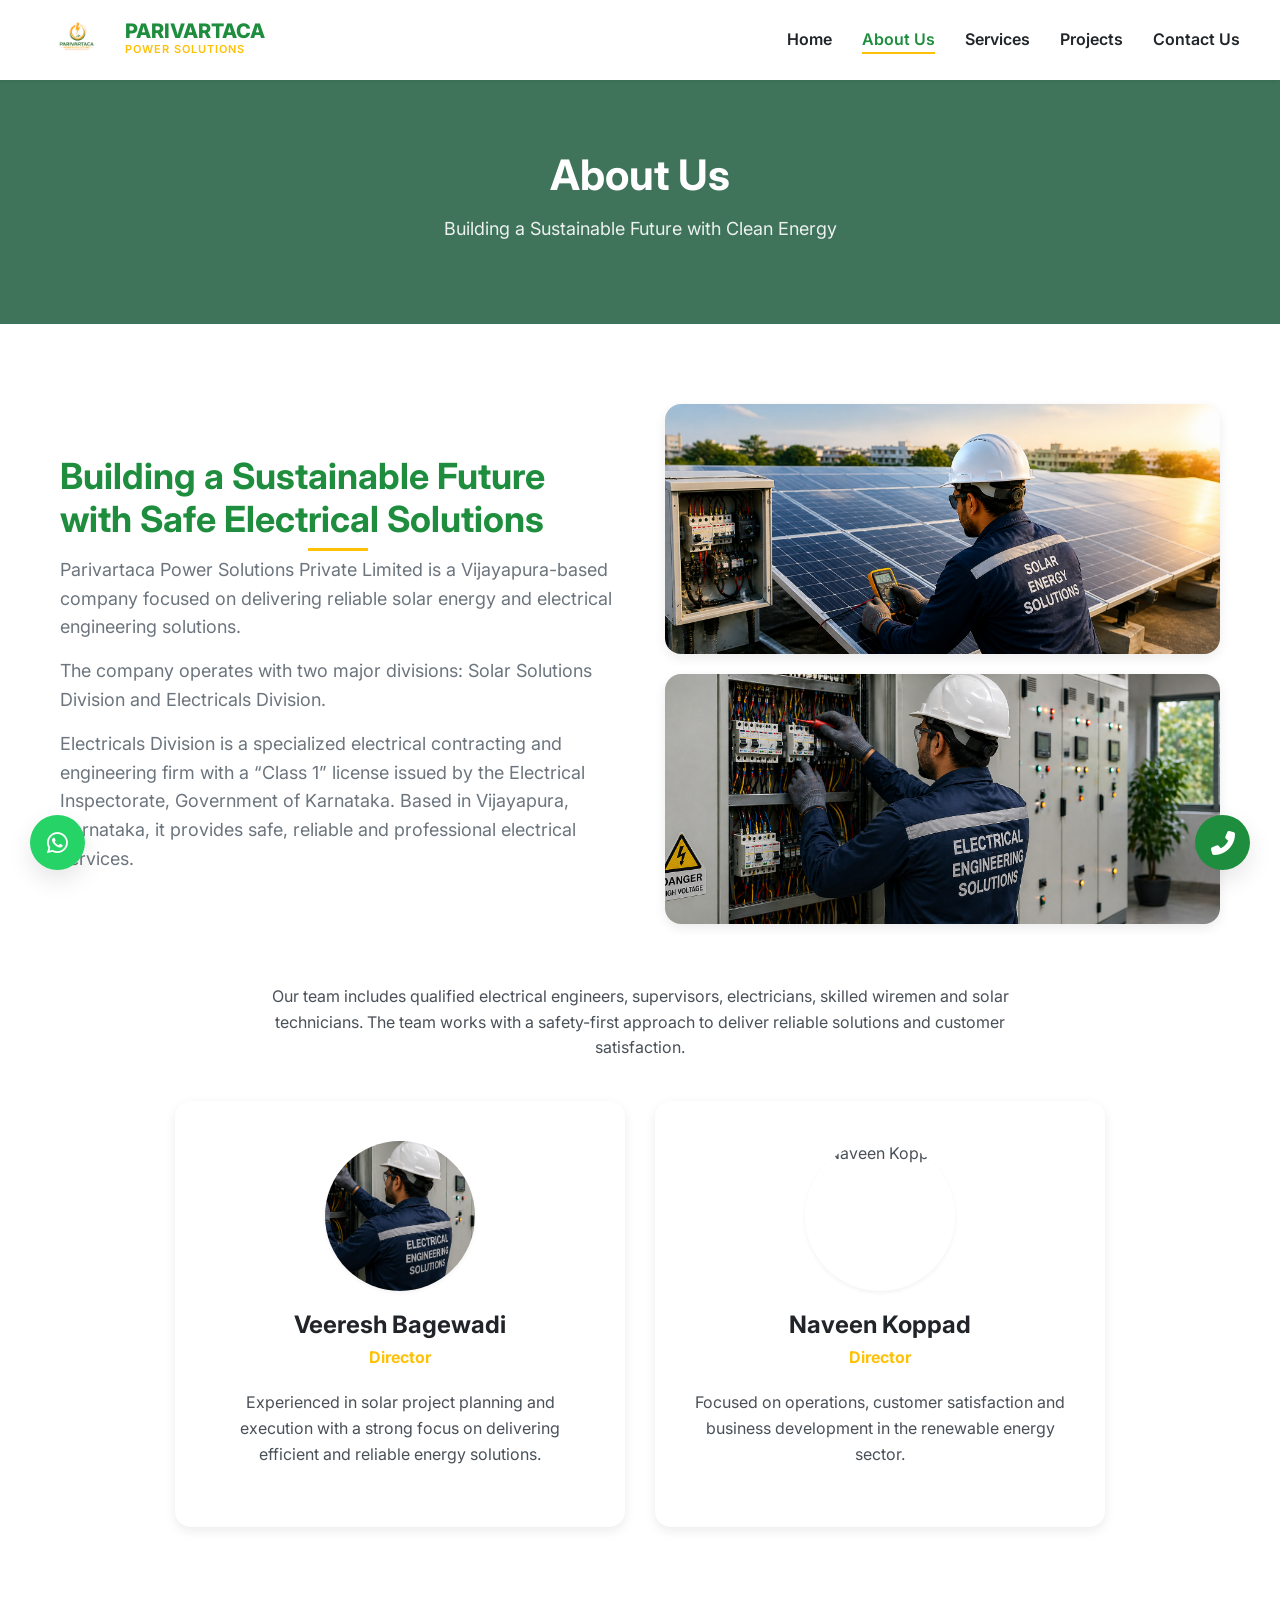
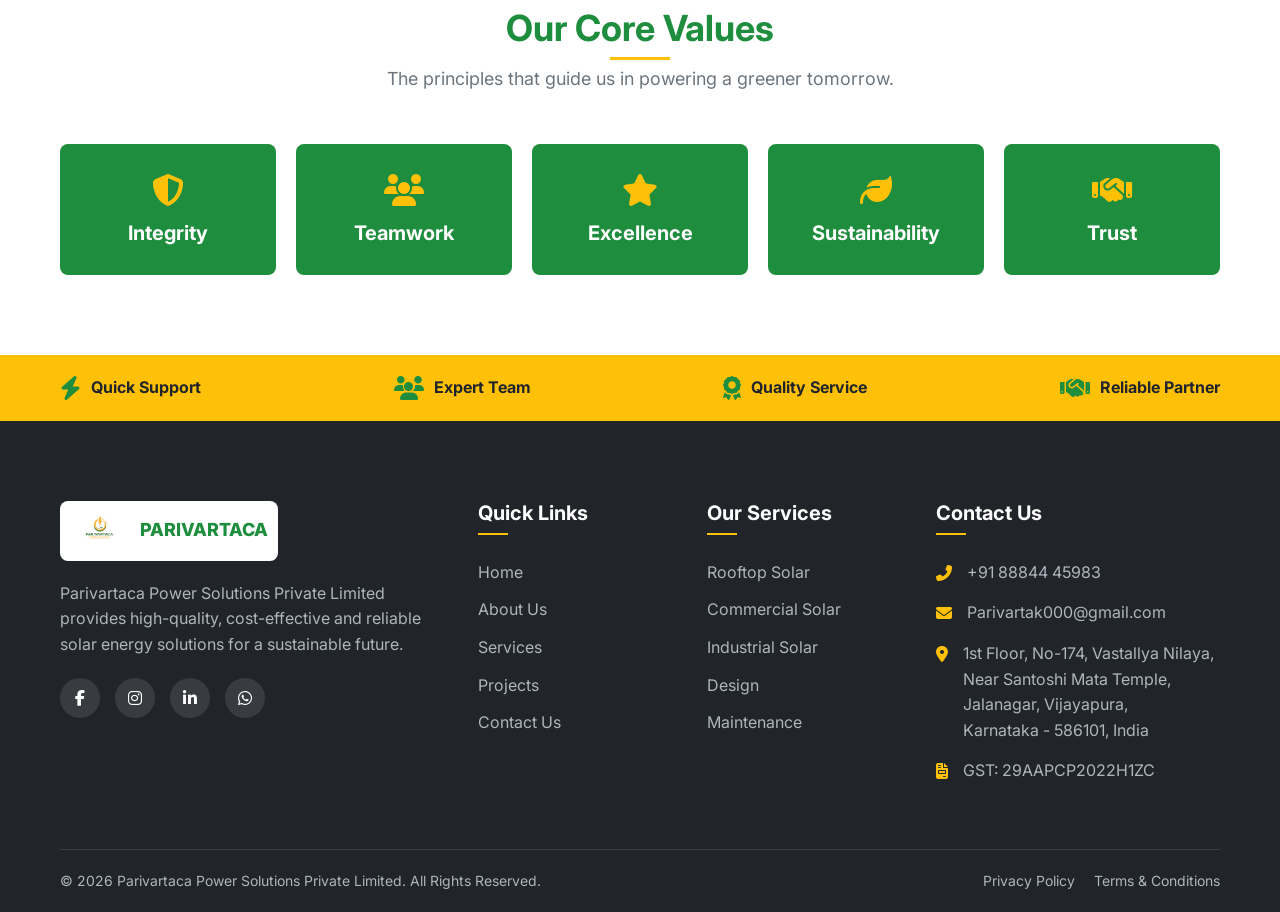
==== commit d5f594c2: "Professionalized UI: Floating contact buttons, robust grid layouts, uniform image sizing, and update" ====
--- a/about.html
+++ b/about.html
@@ -23,9 +23,6 @@
                 </div>
             </a>
             <div class="mobile-controls">
-                <a href="tel:8884445983" class="mobile-nav-call">
-                    <i class="fas fa-phone-alt"></i>
-                </a>
                 <div class="mobile-menu-btn">
                     <i class="fas fa-bars"></i>
                 </div>
@@ -37,14 +34,6 @@
                 <li><a href="projects.html">Projects</a></li>
                 <li><a href="contact.html">Contact Us</a></li>
             </ul>
-            <div class="header-actions">
-                <a href="tel:8884445983" class="phone-btn">
-                    📞 Call: 88844 45983
-                </a>
-                <a href="https://wa.me/918884445983" class="whatsapp-btn" target="_blank">
-                    <i class="fab fa-whatsapp"></i> WhatsApp
-                </a>
-            </div>
         </div>
     </header>
 
@@ -97,8 +86,7 @@
                 </div>
                 <div class="team-card">
                     <div class="team-img">
-                        <img src="https://images.unsplash.com/photo-1519085360753-af0119f7cbe7?q=80&w=400&h=400&fit=crop"
-                            alt="Naveen Koppad">
+                        <img src="assets\Naveen.jpeg" alt="Naveen Koppad">
                     </div>
                     <div class="founder-info">
                         <h3 style="font-size: 24px; margin-bottom: 5px;">Naveen Koppad</h3>
@@ -223,6 +211,16 @@
         </div>
     </footer>
 
+    <!-- Floating Buttons -->
+    <div class="floating-contact-btns">
+        <a href="https://wa.me/918884445983" class="floating-btn floating-whatsapp" target="_blank">
+            <i class="fab fa-whatsapp"></i>
+        </a>
+        <a href="tel:8884445983" class="floating-btn floating-phone">
+            <i class="fas fa-phone-alt"></i>
+        </a>
+    </div>
+
     <script src="script.js"></script>
 </body>
 
--- a/style.css
+++ b/style.css
@@ -398,7 +398,7 @@
   display: grid;
   grid-template-columns: 1fr 1fr;
   gap: 60px;
-  align-items: center;
+  align-items: flex-start;
 }
 
 .about-img {
@@ -410,11 +410,14 @@
 
 .about-img img {
   width: 100%;
+  height: 250px;
+  object-fit: cover;
   transition: transform 0.5s ease;
+  border-radius: var(--radius-md);
 }
 
 .about-img:hover img {
-  transform: scale(1.05);
+  transform: scale(1.02);
 }
 
 .about-text h2 {
@@ -453,11 +456,12 @@
 /* Services Grid */
 .services-grid {
   display: grid;
-  grid-template-columns: repeat(3, 1fr);
+  grid-template-columns: repeat(auto-fit, minmax(320px, 1fr));
   gap: 30px;
 }
 
 .service-card {
+  height: 100%;
   background: var(--color-white);
   padding: 40px 30px;
   border-radius: var(--radius-lg);
@@ -465,6 +469,8 @@
   text-align: center;
   transition: var(--transition);
   border-bottom: 4px solid transparent;
+  display: flex;
+  flex-direction: column;
 }
 
 .service-card:hover {
@@ -531,16 +537,19 @@
 /* Projects Section */
 .projects-grid {
   display: grid;
-  grid-template-columns: repeat(3, 1fr);
+  grid-template-columns: repeat(auto-fit, minmax(320px, 1fr));
   gap: 30px;
 }
 
 .project-card {
+  height: 100%;
   border-radius: var(--radius-md);
   overflow: hidden;
   box-shadow: var(--shadow-sm);
   transition: var(--transition);
   background: var(--color-white);
+  display: flex;
+  flex-direction: column;
 }
 
 .project-card:hover {
@@ -958,10 +967,6 @@
   .footer-top {
     grid-template-columns: 1fr 1fr;
   }
-  
-  .services-grid, .projects-grid {
-    grid-template-columns: repeat(2, 1fr);
-  }
 }
 
 @media (max-width: 768px) {
@@ -981,7 +986,7 @@
     grid-template-columns: 1fr;
   }
   
-  .services-grid, .projects-grid, .contact-wrapper, .features-list {
+  .contact-wrapper, .features-list {
     grid-template-columns: 1fr;
   }
   
@@ -1025,12 +1030,16 @@
 
 /* Team Layout */
 .team-grid {
-  display: grid;
-  grid-template-columns: repeat(auto-fit, minmax(300px, 1fr));
+  display: flex;
+  flex-wrap: wrap;
+  justify-content: center;
   gap: 30px;
   margin-top: 40px;
 }
 .team-card {
+  flex: 1;
+  min-width: 300px;
+  max-width: 450px;
   display: flex;
   flex-direction: column;
   text-align: center;
@@ -1040,6 +1049,7 @@
   box-shadow: var(--shadow-md);
   transition: var(--transition);
   margin-top: 0;
+  height: 100%;
 }
 .team-card:hover {
   transform: translateY(-10px);
@@ -1066,7 +1076,7 @@
 
 /* Services with Images */
 .service-img-container {
-  height: 200px;
+  height: 250px;
   overflow: hidden;
   border-radius: var(--radius-lg) var(--radius-lg) 0 0;
   margin: -40px -30px 25px -30px;
@@ -1097,7 +1107,7 @@
 }
 .about-split-images img {
   width: 100%;
-  height: 200px;
+  height: 250px;
   object-fit: cover;
   border-radius: var(--radius-lg);
   box-shadow: var(--shadow-md);
@@ -1112,3 +1122,54 @@
     grid-template-columns: 1fr;
   }
 }
+
+/* Floating Contact Buttons */
+.floating-contact-btns {
+  position: fixed;
+  bottom: 30px;
+  left: 0;
+  width: 100%;
+  pointer-events: none;
+  z-index: 2000;
+  display: flex;
+  justify-content: space-between;
+  padding: 0 30px;
+}
+
+.floating-btn {
+  width: 55px;
+  height: 55px;
+  border-radius: 50%;
+  display: flex;
+  justify-content: center;
+  align-items: center;
+  font-size: 24px;
+  color: var(--color-white);
+  box-shadow: var(--shadow-lg);
+  pointer-events: auto;
+  transition: var(--transition);
+}
+
+.floating-btn:hover {
+  transform: scale(1.1) translateY(-5px);
+}
+
+.floating-whatsapp {
+  background-color: #25D366;
+}
+
+.floating-phone {
+  background-color: var(--color-primary);
+}
+
+@media (max-width: 768px) {
+  .floating-contact-btns {
+    bottom: 20px;
+    padding: 0 20px;
+  }
+  .floating-btn {
+    width: 50px;
+    height: 50px;
+    font-size: 20px;
+  }
+}
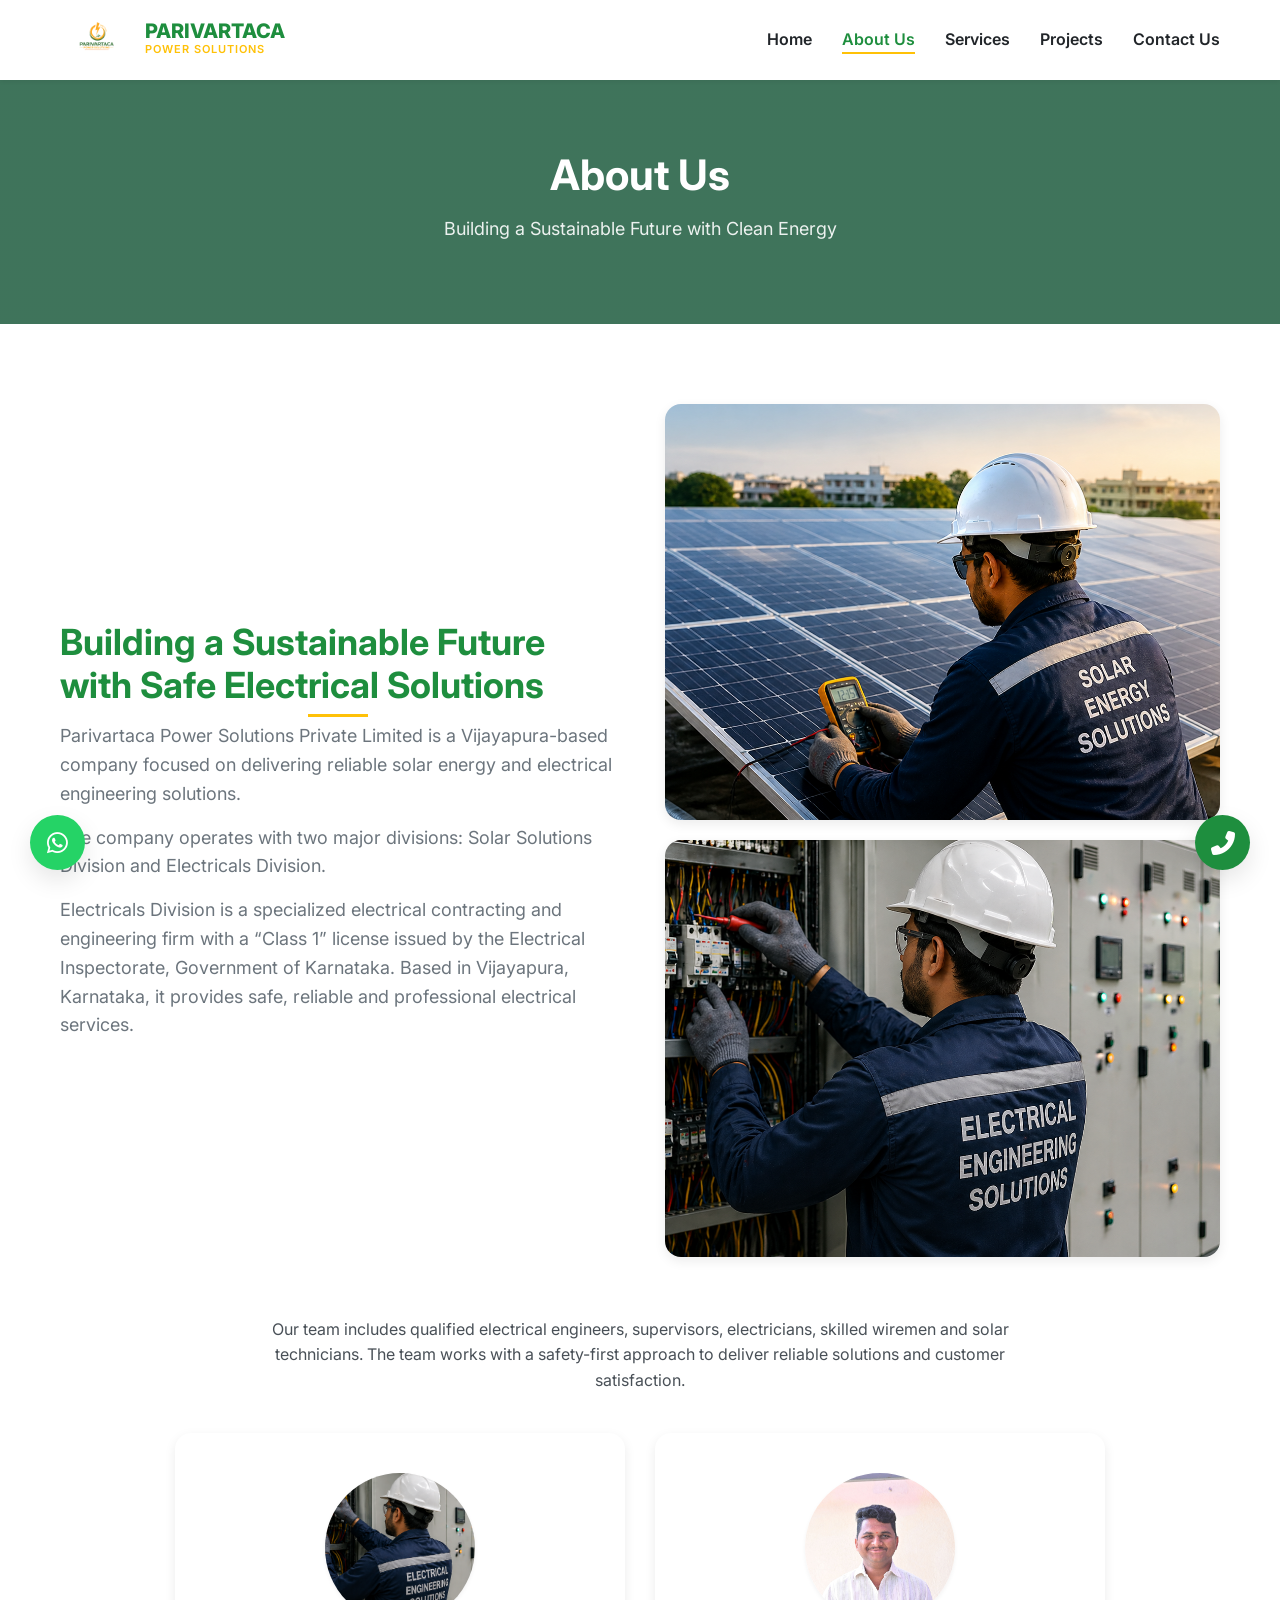
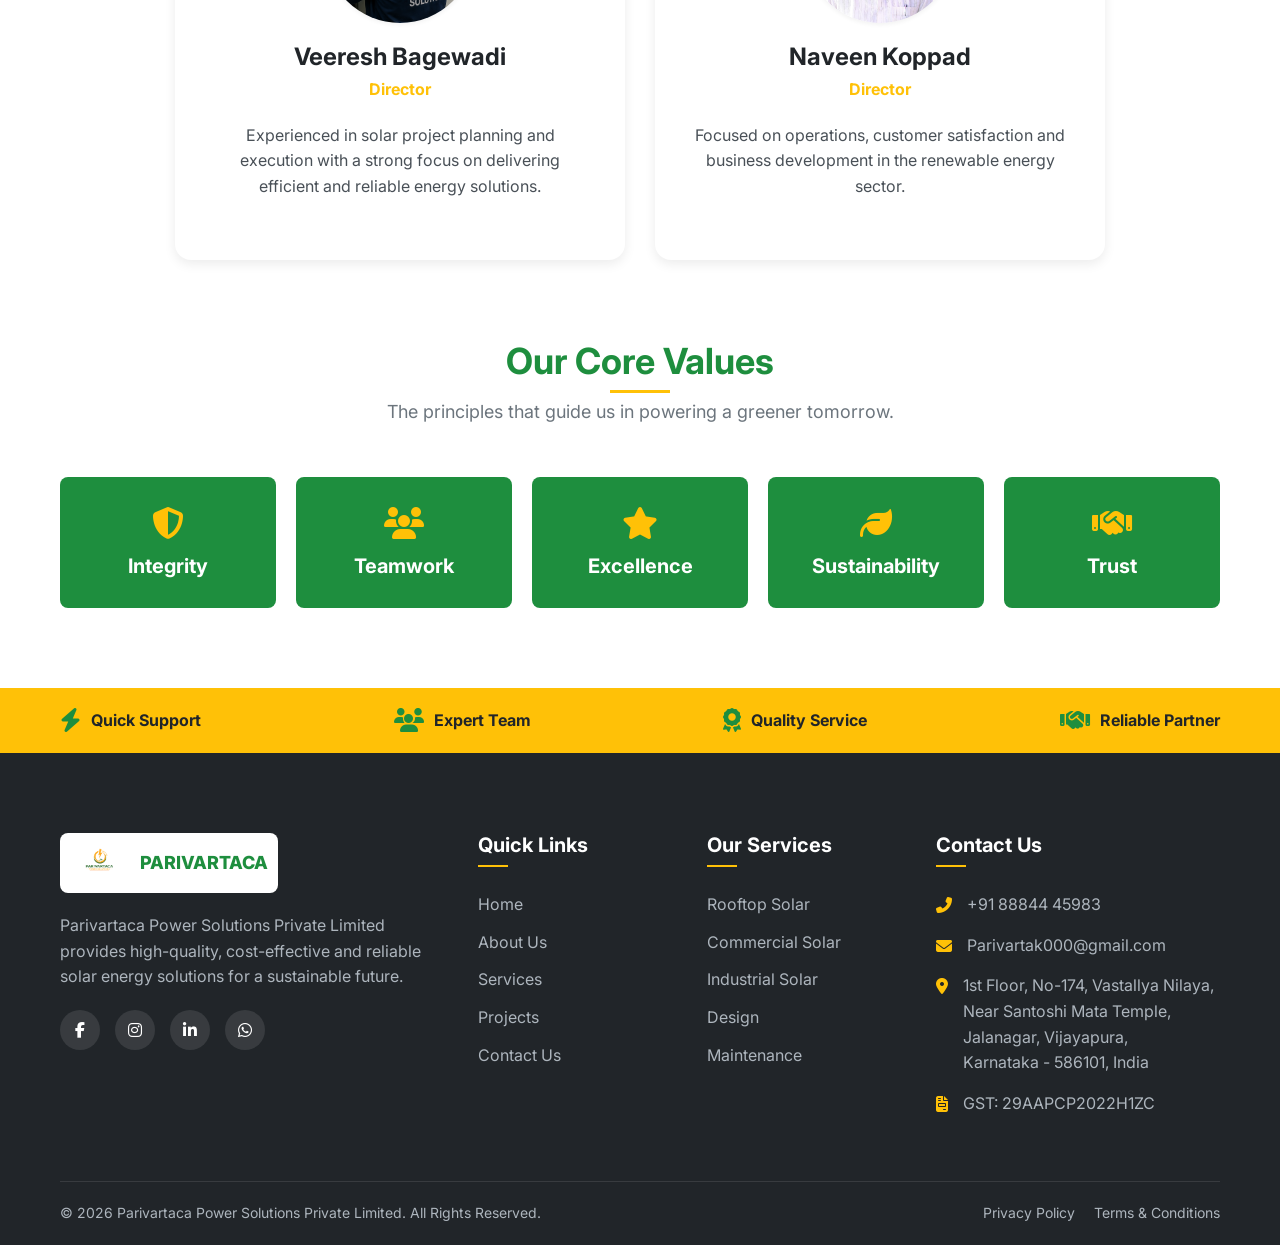
==== commit b7695563: "Updated projects, fixed image layouts and mobile menu button spacing" ====
--- a/about.html
+++ b/about.html
@@ -61,8 +61,8 @@
                         electrical services.</p>
                 </div>
                 <div class="about-split-images">
-                    <img src="assets\A2.png" alt="Solar Energy Panels">
-                    <img src="assets\A1.png" alt="Electrical Engineering works">
+                    <img src="assets/A2.png" alt="Solar Energy Panels">
+                    <img src="assets/A1.png" alt="Electrical Engineering works">
                 </div>
             </div>
 
@@ -75,7 +75,7 @@
             <div class="team-grid">
                 <div class="team-card">
                     <div class="team-img">
-                        <img src="assets\A1.png" alt="Veeresh Bagewadi">
+                        <img src="assets/A1.png" alt="Veeresh Bagewadi">
                     </div>
                     <div class="founder-info">
                         <h3 style="font-size: 24px; margin-bottom: 5px;">Veeresh Bagewadi</h3>
@@ -86,7 +86,7 @@
                 </div>
                 <div class="team-card">
                     <div class="team-img">
-                        <img src="assets\Naveen.jpeg" alt="Naveen Koppad">
+                        <img src="assets/Naveen.jpg" alt="Naveen Koppad">
                     </div>
                     <div class="founder-info">
                         <h3 style="font-size: 24px; margin-bottom: 5px;">Naveen Koppad</h3>
--- a/style.css
+++ b/style.css
@@ -178,7 +178,7 @@
   display: flex;
   justify-content: space-between;
   align-items: center;
-  padding: 15px 0;
+  padding: 15px 20px;
 }
 
 .logo {
@@ -410,7 +410,7 @@
 
 .about-img img {
   width: 100%;
-  height: 250px;
+  aspect-ratio: 4 / 3;
   object-fit: cover;
   transition: transform 0.5s ease;
   border-radius: var(--radius-md);
@@ -558,7 +558,7 @@
 }
 
 .project-img {
-  height: 250px;
+  aspect-ratio: 4 / 3;
   overflow: hidden;
   position: relative;
 }
@@ -1071,12 +1071,13 @@
   width: 100%;
   height: 100%;
   object-fit: cover;
+  object-position: top center;
   transition: var(--transition);
 }
 
 /* Services with Images */
 .service-img-container {
-  height: 250px;
+  aspect-ratio: 4 / 3;
   overflow: hidden;
   border-radius: var(--radius-lg) var(--radius-lg) 0 0;
   margin: -40px -30px 25px -30px;
@@ -1107,7 +1108,7 @@
 }
 .about-split-images img {
   width: 100%;
-  height: 250px;
+  aspect-ratio: 4 / 3;
   object-fit: cover;
   border-radius: var(--radius-lg);
   box-shadow: var(--shadow-md);
